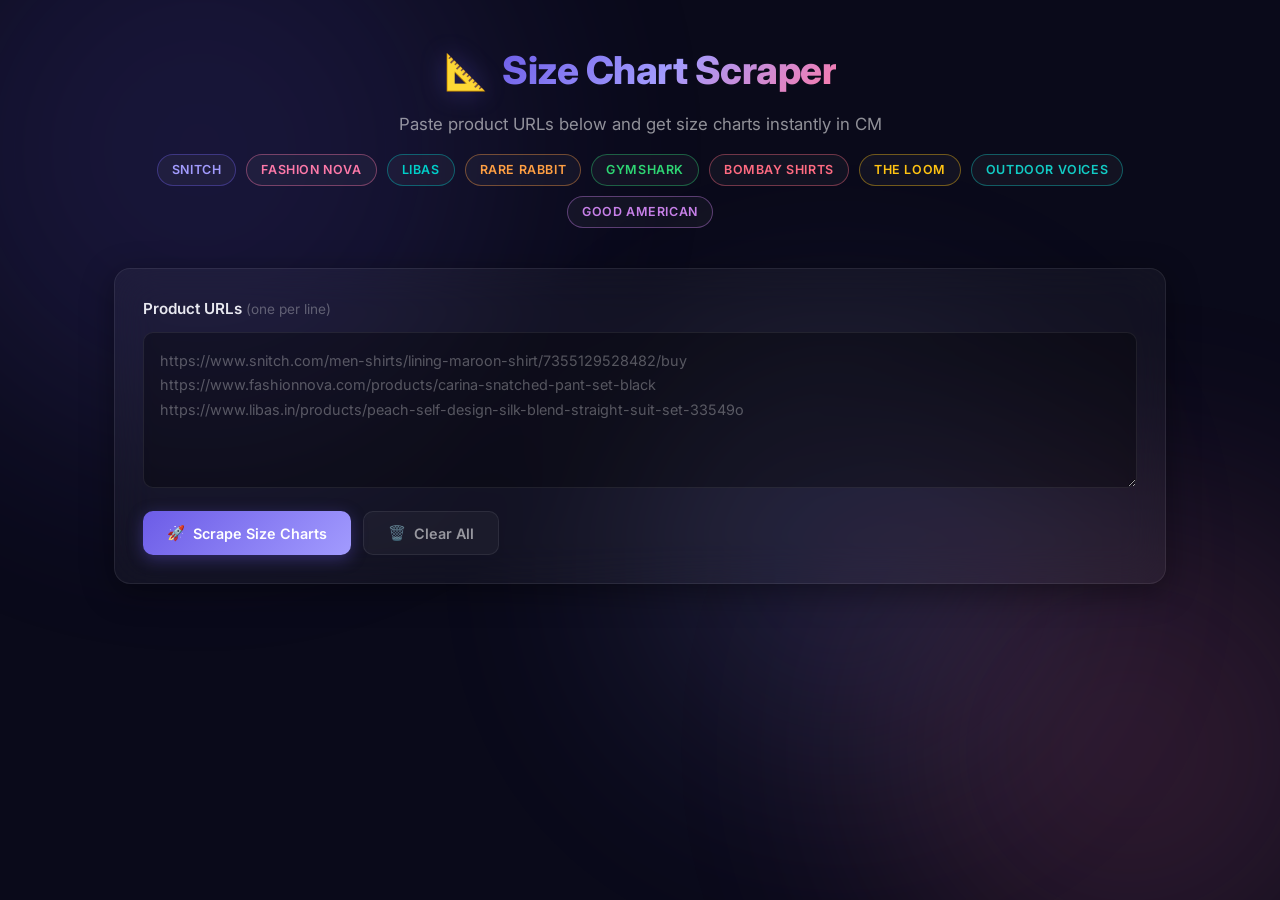
==== templates/index.html @ 91cf7553 "Add Flask frontend (app.py, templates/index.html, static/ style.css, app.js)" ====
<!DOCTYPE html>
<html lang="en">
<head>
    <meta charset="UTF-8">
    <meta name="viewport" content="width=device-width, initial-scale=1.0">
    <title>Size Chart Scraper</title>
    <meta name="description" content="Scrape size charts from Snitch, Fashion Nova, Libas and more. Paste product URLs and get size data in CM.">
    <link rel="preconnect" href="https://fonts.googleapis.com">
    <link rel="preconnect" href="https://fonts.gstatic.com" crossorigin>
    <link href="https://fonts.googleapis.com/css2?family=Inter:wght@300;400;500;600;700;800&display=swap" rel="stylesheet">
    <link rel="stylesheet" href="/static/style.css">
</head>
<body>
    <!-- Animated background blobs -->
    <div class="bg-blob blob-1"></div>
    <div class="bg-blob blob-2"></div>
    <div class="bg-blob blob-3"></div>

    <div class="container">
        <!-- Header -->
        <header class="header">
            <div class="logo">
                <span class="logo-icon">📐</span>
                <h1>Size Chart Scraper</h1>
            </div>
            <p class="subtitle">Paste product URLs below and get size charts instantly in CM</p>
            <div class="supported-stores">
                <span class="store-badge snitch">Snitch</span>
                <span class="store-badge fashionnova">Fashion Nova</span>
                <span class="store-badge libas">Libas</span>
                <span class="store-badge rarerabbit">Rare Rabbit</span>
                <span class="store-badge gymshark">Gymshark</span>
                <span class="store-badge bombayshirts">Bombay Shirts</span>
                <span class="store-badge theloom">The Loom</span>
                <span class="store-badge outdoorvoices">Outdoor Voices</span>
                <span class="store-badge goodamerican">Good American</span>
            </div>
        </header>

        <!-- Input Section -->
        <div class="glass-card input-section">
            <label for="url-input" class="input-label">Product URLs <span class="hint">(one per line)</span></label>
            <textarea 
                id="url-input" 
                placeholder="https://www.snitch.com/men-shirts/lining-maroon-shirt/7355129528482/buy&#10;https://www.fashionnova.com/products/carina-snatched-pant-set-black&#10;https://www.libas.in/products/peach-self-design-silk-blend-straight-suit-set-33549o"
                rows="5"
            ></textarea>
            <div class="button-row">
                <button id="scrape-btn" class="btn btn-primary" onclick="startScraping()">
                    <span class="btn-icon">🚀</span>
                    <span class="btn-text">Scrape Size Charts</span>
                </button>
                <button id="clear-btn" class="btn btn-secondary" onclick="clearAll()">
                    <span class="btn-icon">🗑️</span>
                    <span class="btn-text">Clear All</span>
                </button>
            </div>
        </div>

        <!-- Status Section -->
        <div id="status-section" class="status-section" style="display:none;">
            <div class="glass-card">
                <div class="status-header">
                    <div class="spinner" id="spinner"></div>
                    <span id="status-text">Scraping...</span>
                </div>
                <div id="url-statuses"></div>
            </div>
        </div>

        <!-- Results Section -->
        <div id="results-section" class="results-section" style="display:none;">
            <div class="results-header">
                <h2>📊 Results</h2>
                <div class="results-actions">
                    <button class="btn btn-accent" onclick="downloadCSV()">
                        <span class="btn-icon">⬇️</span>
                        <span class="btn-text">Download CSV</span>
                    </button>
                </div>
            </div>
            <div id="results-container"></div>
        </div>

        <!-- Errors Section -->
        <div id="errors-section" class="errors-section" style="display:none;">
            <div class="glass-card error-card">
                <h3>⚠️ Errors</h3>
                <ul id="error-list"></ul>
            </div>
        </div>
    </div>

    <script src="/static/app.js"></script>
</body>
</html>
---- static/style.css ----
/* ═══════════════════════════════════════════════════════════════════════════
   Size Chart Scraper — Dark Glassmorphism Theme
   ═══════════════════════════════════════════════════════════════════════════ */

*, *::before, *::after {
    margin: 0;
    padding: 0;
    box-sizing: border-box;
}

:root {
    --bg-dark: #0a0a1a;
    --bg-card: rgba(255, 255, 255, 0.04);
    --bg-card-hover: rgba(255, 255, 255, 0.07);
    --border-glass: rgba(255, 255, 255, 0.08);
    --text-primary: #e8e8f0;
    --text-secondary: rgba(255, 255, 255, 0.55);
    --text-muted: rgba(255, 255, 255, 0.3);
    --accent: #6c5ce7;
    --accent-glow: rgba(108, 92, 231, 0.35);
    --success: #00cec9;
    --success-glow: rgba(0, 206, 201, 0.25);
    --error: #ff6b6b;
    --error-glow: rgba(255, 107, 107, 0.25);
    --warning: #feca57;
    --gradient-1: #6c5ce7;
    --gradient-2: #a29bfe;
    --gradient-3: #fd79a8;
    --radius: 16px;
    --radius-sm: 10px;
    --shadow: 0 8px 32px rgba(0, 0, 0, 0.4);
}

body {
    font-family: 'Inter', -apple-system, BlinkMacSystemFont, sans-serif;
    background: var(--bg-dark);
    color: var(--text-primary);
    min-height: 100vh;
    overflow-x: hidden;
    line-height: 1.6;
}

/* ── Animated Background ─────────────────────────────────────────────── */

.bg-blob {
    position: fixed;
    border-radius: 50%;
    filter: blur(120px);
    opacity: 0.15;
    pointer-events: none;
    z-index: 0;
    animation: float 20s ease-in-out infinite;
}

.blob-1 {
    width: 600px;
    height: 600px;
    background: var(--gradient-1);
    top: -150px;
    left: -100px;
    animation-delay: 0s;
}

.blob-2 {
    width: 500px;
    height: 500px;
    background: var(--gradient-3);
    bottom: -100px;
    right: -100px;
    animation-delay: -7s;
}

.blob-3 {
    width: 400px;
    height: 400px;
    background: var(--gradient-2);
    top: 40%;
    left: 50%;
    animation-delay: -14s;
}

@keyframes float {
    0%, 100% { transform: translate(0, 0) scale(1); }
    33% { transform: translate(30px, -40px) scale(1.05); }
    66% { transform: translate(-20px, 30px) scale(0.95); }
}

/* ── Container ───────────────────────────────────────────────────────── */

.container {
    position: relative;
    z-index: 1;
    max-width: 1100px;
    margin: 0 auto;
    padding: 40px 24px 80px;
}

/* ── Header ──────────────────────────────────────────────────────────── */

.header {
    text-align: center;
    margin-bottom: 40px;
}

.logo {
    display: flex;
    align-items: center;
    justify-content: center;
    gap: 14px;
    margin-bottom: 10px;
}

.logo-icon {
    font-size: 2.2rem;
    filter: drop-shadow(0 0 12px var(--accent-glow));
}

.logo h1 {
    font-size: 2.4rem;
    font-weight: 800;
    letter-spacing: -0.5px;
    background: linear-gradient(135deg, var(--gradient-1), var(--gradient-2), var(--gradient-3));
    -webkit-background-clip: text;
    -webkit-text-fill-color: transparent;
    background-clip: text;
}

.subtitle {
    color: var(--text-secondary);
    font-size: 1.05rem;
    font-weight: 400;
    margin-bottom: 16px;
}

.supported-stores {
    display: flex;
    justify-content: center;
    gap: 10px;
    flex-wrap: wrap;
}

.store-badge {
    display: inline-block;
    padding: 5px 14px;
    border-radius: 20px;
    font-size: 0.78rem;
    font-weight: 600;
    text-transform: uppercase;
    letter-spacing: 0.6px;
    border: 1px solid var(--border-glass);
    background: var(--bg-card);
    color: var(--text-secondary);
    transition: all 0.3s ease;
}

.store-badge.snitch { border-color: rgba(108, 92, 231, 0.4); color: #a29bfe; }
.store-badge.fashionnova { border-color: rgba(253, 121, 168, 0.4); color: #fd79a8; }
.store-badge.libas { border-color: rgba(0, 206, 201, 0.4); color: #00cec9; }
.store-badge.rarerabbit { border-color: rgba(255, 159, 67, 0.4); color: #ff9f43; }
.store-badge.gymshark { border-color: rgba(46, 213, 115, 0.4); color: #2ed573; }
.store-badge.bombayshirts { border-color: rgba(255, 107, 129, 0.4); color: #ff6b81; }
.store-badge.theloom { border-color: rgba(255, 195, 18, 0.4); color: #ffc312; }
.store-badge.outdoorvoices { border-color: rgba(18, 203, 196, 0.4); color: #12cbc4; }
.store-badge.goodamerican { border-color: rgba(199, 128, 232, 0.4); color: #c780e8; }

/* ── Glass Card ──────────────────────────────────────────────────────── */

.glass-card {
    background: var(--bg-card);
    backdrop-filter: blur(20px);
    -webkit-backdrop-filter: blur(20px);
    border: 1px solid var(--border-glass);
    border-radius: var(--radius);
    padding: 28px;
    box-shadow: var(--shadow);
}

/* ── Input Section ───────────────────────────────────────────────────── */

.input-section {
    margin-bottom: 28px;
}

.input-label {
    display: block;
    font-weight: 600;
    font-size: 0.95rem;
    margin-bottom: 10px;
    color: var(--text-primary);
}

.input-label .hint {
    font-weight: 400;
    color: var(--text-muted);
    font-size: 0.85rem;
}

textarea {
    width: 100%;
    background: rgba(0, 0, 0, 0.3);
    border: 1px solid var(--border-glass);
    border-radius: var(--radius-sm);
    padding: 16px;
    color: var(--text-primary);
    font-family: 'Inter', monospace;
    font-size: 0.9rem;
    line-height: 1.7;
    resize: vertical;
    transition: border-color 0.3s ease, box-shadow 0.3s ease;
}

textarea::placeholder {
    color: var(--text-muted);
}

textarea:focus {
    outline: none;
    border-color: var(--accent);
    box-shadow: 0 0 0 3px var(--accent-glow);
}

.button-row {
    display: flex;
    gap: 12px;
    margin-top: 16px;
}

/* ── Buttons ─────────────────────────────────────────────────────────── */

.btn {
    display: inline-flex;
    align-items: center;
    gap: 8px;
    padding: 12px 24px;
    border-radius: var(--radius-sm);
    font-family: 'Inter', sans-serif;
    font-size: 0.9rem;
    font-weight: 600;
    border: none;
    cursor: pointer;
    transition: all 0.3s ease;
    white-space: nowrap;
}

.btn-primary {
    background: linear-gradient(135deg, var(--gradient-1), var(--gradient-2));
    color: #fff;
    box-shadow: 0 4px 16px var(--accent-glow);
}

.btn-primary:hover {
    transform: translateY(-2px);
    box-shadow: 0 8px 28px var(--accent-glow);
}

.btn-primary:active {
    transform: translateY(0);
}

.btn-primary:disabled {
    opacity: 0.5;
    cursor: not-allowed;
    transform: none;
}

.btn-secondary {
    background: var(--bg-card);
    color: var(--text-secondary);
    border: 1px solid var(--border-glass);
}

.btn-secondary:hover {
    background: var(--bg-card-hover);
    color: var(--text-primary);
}

.btn-accent {
    background: rgba(0, 206, 201, 0.15);
    color: var(--success);
    border: 1px solid rgba(0, 206, 201, 0.3);
}

.btn-accent:hover {
    background: rgba(0, 206, 201, 0.25);
    transform: translateY(-1px);
}

/* ── Status Section ──────────────────────────────────────────────────── */

.status-section {
    margin-bottom: 28px;
}

.status-header {
    display: flex;
    align-items: center;
    gap: 14px;
    margin-bottom: 16px;
    font-weight: 600;
    font-size: 1rem;
}

.spinner {
    width: 22px;
    height: 22px;
    border: 3px solid var(--border-glass);
    border-top-color: var(--accent);
    border-radius: 50%;
    animation: spin 0.8s linear infinite;
}

@keyframes spin {
    to { transform: rotate(360deg); }
}

.url-status-item {
    display: flex;
    align-items: center;
    gap: 10px;
    padding: 8px 0;
    font-size: 0.85rem;
    border-bottom: 1px solid rgba(255,255,255,0.04);
    color: var(--text-secondary);
    word-break: break-all;
}

.url-status-item:last-child { border-bottom: none; }

.status-dot {
    width: 8px;
    height: 8px;
    border-radius: 50%;
    flex-shrink: 0;
}

.status-dot.pending { background: var(--text-muted); }
.status-dot.loading { background: var(--warning); animation: pulse 1s ease-in-out infinite; }
.status-dot.success { background: var(--success); }
.status-dot.error { background: var(--error); }

@keyframes pulse {
    0%, 100% { opacity: 1; }
    50% { opacity: 0.4; }
}

/* ── Results Section ─────────────────────────────────────────────────── */

.results-section {
    margin-bottom: 28px;
    animation: fadeInUp 0.5s ease;
}

.results-header {
    display: flex;
    justify-content: space-between;
    align-items: center;
    margin-bottom: 18px;
}

.results-header h2 {
    font-size: 1.4rem;
    font-weight: 700;
}

.results-actions {
    display: flex;
    gap: 10px;
}

.product-result {
    margin-bottom: 24px;
    animation: fadeInUp 0.4s ease;
}

.product-title {
    display: flex;
    align-items: center;
    gap: 10px;
    margin-bottom: 12px;
    font-size: 1.05rem;
    font-weight: 600;
}

.product-title .store-tag {
    font-size: 0.7rem;
    padding: 3px 10px;
    border-radius: 12px;
    font-weight: 700;
    text-transform: uppercase;
    letter-spacing: 0.6px;
}

.store-tag.snitch { background: rgba(108,92,231,0.2); color: #a29bfe; }
.store-tag.fashionnova { background: rgba(253,121,168,0.2); color: #fd79a8; }
.store-tag.libas { background: rgba(0,206,201,0.2); color: #00cec9; }
.store-tag.rarerabbit { background: rgba(255,159,67,0.2); color: #ff9f43; }
.store-tag.gymshark { background: rgba(46,213,115,0.2); color: #2ed573; }
.store-tag.bombayshirts { background: rgba(255,107,129,0.2); color: #ff6b81; }
.store-tag.theloom { background: rgba(255,195,18,0.2); color: #ffc312; }
.store-tag.outdoorvoices { background: rgba(18,203,196,0.2); color: #12cbc4; }
.store-tag.goodamerican { background: rgba(199,128,232,0.2); color: #c780e8; }
.store-tag.unknown { background: rgba(255,255,255,0.1); color: var(--text-secondary); }

.product-url {
    font-size: 0.75rem;
    color: var(--text-muted);
    margin-bottom: 12px;
    word-break: break-all;
}

/* ── Table ────────────────────────────────────────────────────────────── */

.table-wrapper {
    overflow-x: auto;
    border-radius: var(--radius-sm);
    border: 1px solid var(--border-glass);
    background: rgba(0, 0, 0, 0.2);
}

table {
    width: 100%;
    border-collapse: collapse;
    font-size: 0.85rem;
}

thead th {
    background: rgba(108, 92, 231, 0.12);
    color: var(--gradient-2);
    font-weight: 700;
    text-transform: uppercase;
    letter-spacing: 0.6px;
    font-size: 0.75rem;
    padding: 12px 16px;
    text-align: left;
    border-bottom: 1px solid var(--border-glass);
    white-space: nowrap;
    position: sticky;
    top: 0;
}

tbody tr {
    transition: background 0.2s ease;
}

tbody tr:hover {
    background: rgba(255, 255, 255, 0.04);
}

tbody tr:nth-child(even) {
    background: rgba(255, 255, 255, 0.015);
}

tbody tr:nth-child(even):hover {
    background: rgba(255, 255, 255, 0.055);
}

tbody td {
    padding: 10px 16px;
    border-bottom: 1px solid rgba(255, 255, 255, 0.03);
    white-space: nowrap;
    color: var(--text-primary);
}

tbody td:first-child {
    font-weight: 600;
    color: var(--gradient-2);
}

/* ── Errors ───────────────────────────────────────────────────────────── */

.errors-section {
    margin-bottom: 28px;
}

.error-card {
    border-color: rgba(255, 107, 107, 0.2);
}

.error-card h3 {
    font-size: 1rem;
    margin-bottom: 12px;
    color: var(--error);
}

.error-card ul {
    list-style: none;
}

.error-card li {
    padding: 8px 0;
    font-size: 0.85rem;
    color: var(--text-secondary);
    border-bottom: 1px solid rgba(255,255,255,0.04);
}

.error-card li:last-child { border-bottom: none; }

.error-card li strong {
    color: var(--error);
    font-weight: 600;
}

/* ── Animations ──────────────────────────────────────────────────────── */

@keyframes fadeInUp {
    from {
        opacity: 0;
        transform: translateY(16px);
    }
    to {
        opacity: 1;
        transform: translateY(0);
    }
}

/* ── Responsive ──────────────────────────────────────────────────────── */

@media (max-width: 640px) {
    .container { padding: 20px 14px 60px; }
    .logo h1 { font-size: 1.6rem; }
    .glass-card { padding: 18px; }
    .button-row { flex-direction: column; }
    .results-header { flex-direction: column; gap: 12px; align-items: flex-start; }
}
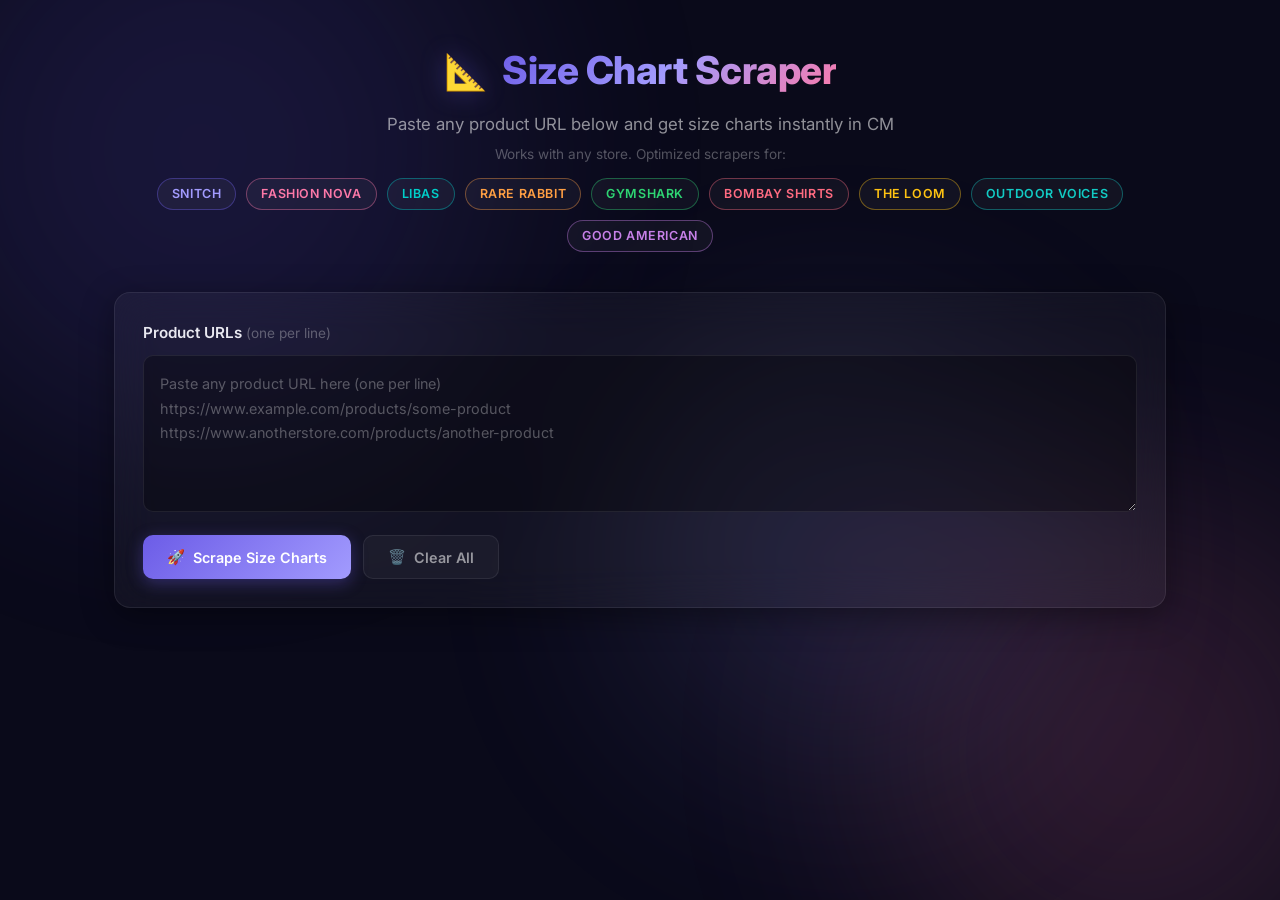
==== commit 4a44028c: "Update scapper data and scripts" ====
--- a/templates/index.html
+++ b/templates/index.html
@@ -4,7 +4,7 @@
     <meta charset="UTF-8">
     <meta name="viewport" content="width=device-width, initial-scale=1.0">
     <title>Size Chart Scraper</title>
-    <meta name="description" content="Scrape size charts from Snitch, Fashion Nova, Libas and more. Paste product URLs and get size data in CM.">
+    <meta name="description" content="Universal size chart scraper. Paste any product URL and get size data in CM.">
     <link rel="preconnect" href="https://fonts.googleapis.com">
     <link rel="preconnect" href="https://fonts.gstatic.com" crossorigin>
     <link href="https://fonts.googleapis.com/css2?family=Inter:wght@300;400;500;600;700;800&display=swap" rel="stylesheet">
@@ -23,7 +23,8 @@
                 <span class="logo-icon">📐</span>
                 <h1>Size Chart Scraper</h1>
             </div>
-            <p class="subtitle">Paste product URLs below and get size charts instantly in CM</p>
+            <p class="subtitle">Paste any product URL below and get size charts instantly in CM</p>
+            <p class="subtitle-hint">Works with any store. Optimized scrapers for:</p>
             <div class="supported-stores">
                 <span class="store-badge snitch">Snitch</span>
                 <span class="store-badge fashionnova">Fashion Nova</span>
@@ -40,9 +41,9 @@
         <!-- Input Section -->
         <div class="glass-card input-section">
             <label for="url-input" class="input-label">Product URLs <span class="hint">(one per line)</span></label>
-            <textarea 
-                id="url-input" 
-                placeholder="https://www.snitch.com/men-shirts/lining-maroon-shirt/7355129528482/buy&#10;https://www.fashionnova.com/products/carina-snatched-pant-set-black&#10;https://www.libas.in/products/peach-self-design-silk-blend-straight-suit-set-33549o"
+            <textarea
+                id="url-input"
+                placeholder="Paste any product URL here (one per line)&#10;https://www.example.com/products/some-product&#10;https://www.anotherstore.com/products/another-product"
                 rows="5"
             ></textarea>
             <div class="button-row">
--- a/static/style.css
+++ b/static/style.css
@@ -129,7 +129,14 @@
     color: var(--text-secondary);
     font-size: 1.05rem;
     font-weight: 400;
-    margin-bottom: 16px;
+    margin-bottom: 6px;
+}
+
+.subtitle-hint {
+    color: var(--text-muted);
+    font-size: 0.85rem;
+    font-weight: 400;
+    margin-bottom: 12px;
 }
 
 .supported-stores {
